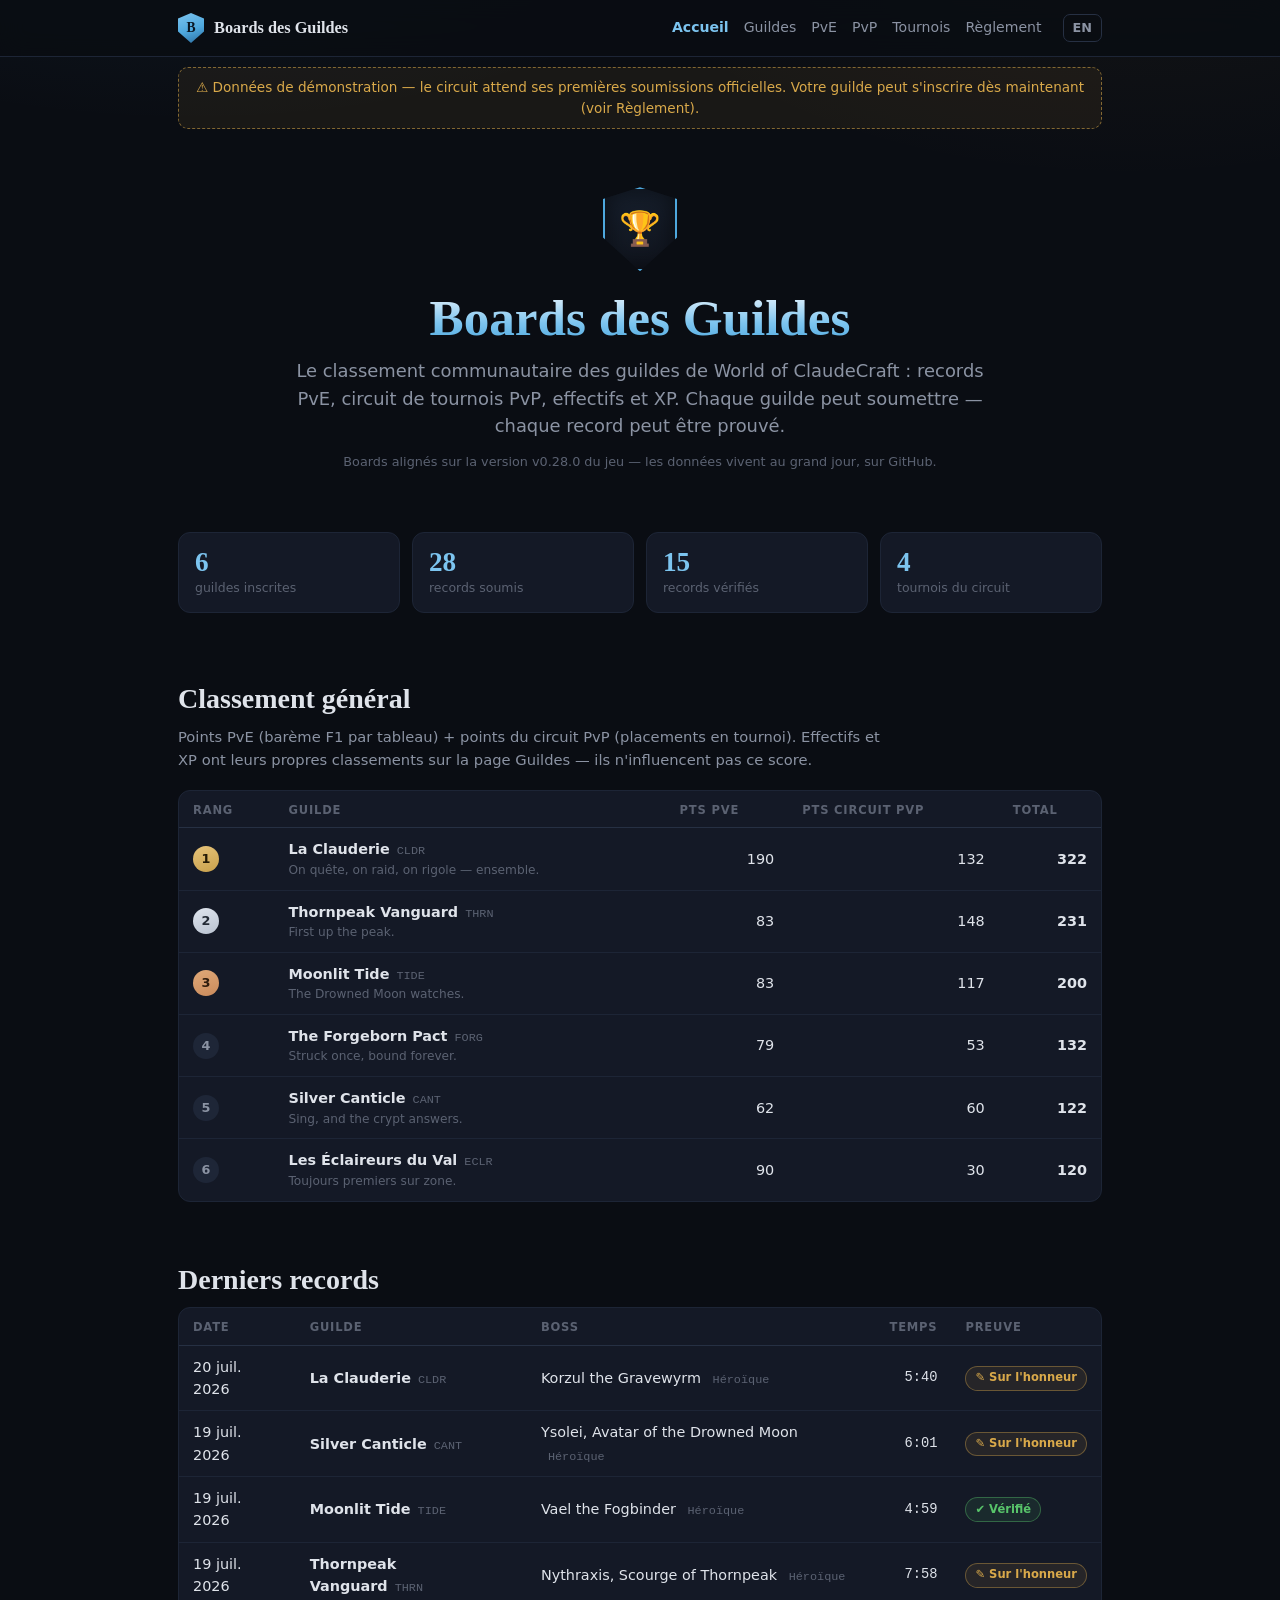
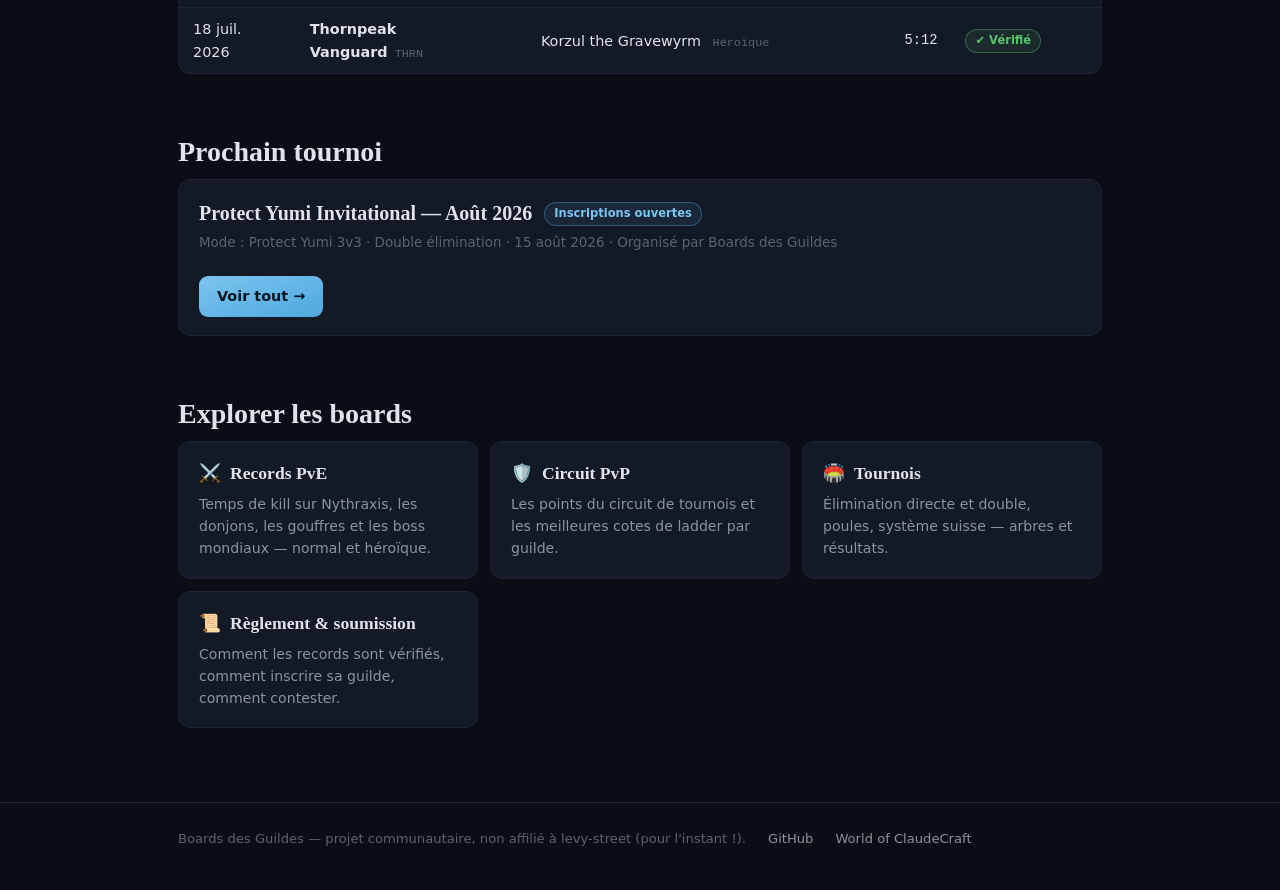
==== index.html @ 8399b147 "Boards des Guildes : leaderboard inter-guildes WoCC (PvE, PvP, tournois) Site statique bilingue FR/E" ====
<!doctype html>
<html lang="fr">
<head>
<meta charset="utf-8">
<meta name="viewport" content="width=device-width, initial-scale=1">
<meta name="color-scheme" content="dark">
<title data-en="WoCC Guild Boards — the inter-guild leaderboard">Boards des Guildes — le classement inter-guildes de WoCC</title>
<meta name="description" content="Le classement communautaire des guildes de World of ClaudeCraft : records PvE, circuit PvP, tournois, effectifs et XP. Soumissions ouvertes à toutes les guildes.">
<meta name="theme-color" content="#4ea8de">
<link rel="icon" href="data:image/svg+xml,<svg xmlns=%27http://www.w3.org/2000/svg%27 viewBox=%270 0 100 100%27><polygon points=%2750,0 100,16 100,60 50,100 0,60 0,16%27 fill=%27%234ea8de%27/><text x=%2750%27 y=%2772%27 font-size=%2752%27 text-anchor=%27middle%27 font-family=%27Georgia%27 font-weight=%27bold%27 fill=%27%230a1622%27>B</text></svg>">
<link rel="stylesheet" href="assets/style.css">
</head>
<body data-page="home">

<header class="topbar">
  <div class="row">
    <a class="brand" href="index.html"><span class="sigil">B</span><b data-en="WoCC Guild Boards">Boards des Guildes</b></a>
    <nav class="topnav" data-boards-nav data-current="home"></nav>
  </div>
</header>

<div class="demo-banner" data-demo-banner></div>

<main>
  <div class="wrap">
    <section class="hero">
      <div class="crest"><span>🏆</span></div>
      <h1 data-en="WoCC Guild Boards">Boards des Guildes</h1>
      <p data-en="The community leaderboard for World of ClaudeCraft guilds: PvE speed records, the PvP tournament circuit, rosters and XP. Every guild can submit — every record can be proven.">Le classement communautaire des guildes de World of ClaudeCraft : records PvE, circuit de tournois PvP, effectifs et XP. Chaque guilde peut soumettre — chaque record peut être prouvé.</p>
      <span class="patchline" data-en="Boards aligned with game version v0.28.0 — data lives in the open, on GitHub.">Boards alignés sur la version v0.28.0 du jeu — les données vivent au grand jour, sur GitHub.</span>
    </section>

    <section>
      <div class="stats" data-home-stats></div>
    </section>

    <section>
      <h2 data-en="Overall standings">Classement <span class="em">général</span></h2>
      <p class="section-sub" data-en="PvE points (per-board scoring, F1 scale) + PvP circuit points (tournament placements). Member count and XP have their own boards on the Guilds page — they don't affect this score.">Points PvE (barème F1 par tableau) + points du circuit PvP (placements en tournoi). Effectifs et XP ont leurs propres classements sur la page Guildes — ils n'influencent pas ce score.</p>
      <div class="table-scroll" data-home-board></div>
    </section>

    <section>
      <h2 data-en="Latest records">Derniers <span class="em">records</span></h2>
      <div class="table-scroll" data-home-latest></div>
    </section>

    <section>
      <h2 data-en="Next tournament">Prochain <span class="em">tournoi</span></h2>
      <div data-home-next></div>
    </section>

    <section>
      <h2 data-en="Explore the boards">Explorer les <span class="em">boards</span></h2>
      <div class="cards">
        <a class="navcard" href="pve.html"><h3>⚔️ <span data-en="PvE records">Records PvE</span></h3><p data-en="Kill times on Nythraxis, dungeons, delves and world bosses — normal and heroic.">Temps de kill sur Nythraxis, les donjons, les gouffres et les boss mondiaux — normal et héroïque.</p></a>
        <a class="navcard" href="pvp.html"><h3>🛡️ <span data-en="PvP circuit">Circuit PvP</span></h3><p data-en="Tournament circuit points and the best in-game ladder ratings per guild.">Les points du circuit de tournois et les meilleures cotes de ladder par guilde.</p></a>
        <a class="navcard" href="tournois.html"><h3>🏟️ <span data-en="Tournaments">Tournois</span></h3><p data-en="Single &amp; double elimination, pools, Swiss system — brackets and results.">Élimination directe et double, poules, système suisse — arbres et résultats.</p></a>
        <a class="navcard" href="reglement.html"><h3>📜 <span data-en="Rules &amp; submitting">Règlement &amp; soumission</span></h3><p data-en="How records get verified, how to register your guild, how to contest a result.">Comment les records sont vérifiés, comment inscrire sa guilde, comment contester.</p></a>
      </div>
    </section>
  </div>
</main>

<footer>
  <div class="wrap">
    <span data-en="WoCC Guild Boards — a community project, not affiliated with levy-street (yet!).">Boards des Guildes — projet communautaire, non affilié à levy-street (pour l'instant !).</span>
    <a href="https://github.com/Reptile-New/guild-leaderbord" rel="noopener">GitHub</a>
    <a href="https://github.com/levy-street/world-of-claudecraft" rel="noopener">World of ClaudeCraft</a>
  </div>
</footer>

<script src="assets/app.js"></script>
</body>
</html>
---- assets/style.css ----
/* Boards des Guildes — feuille de style partagée.
   Thème sombre proche de l'écosystème WoCC (La Clauderie) mais identité propre :
   accent azur (boards « officiels ») + or réservé aux podiums. */

:root {
  --bg: #0a0d13;
  --bg-card: #141926;
  --bg-card-hover: #18202f;
  --line: #263043;
  --line-soft: #1d2536;
  --accent: #4ea8de;
  --accent-bright: #7cc4ef;
  --gold: #c8a04b;
  --gold-bright: #e6c37a;
  --silver: #b9c2d0;
  --bronze: #c98a5b;
  --text: #dfe3ea;
  --dim: #8b93a3;
  --faint: #5b6272;
  --ok: #58c46a;
  --warn: #d9a94a;
  --bad: #e5544a;
  --font: system-ui, -apple-system, "Segoe UI", Roboto, Helvetica, Arial, sans-serif;
  --font-display: "Iowan Old Style", "Palatino Linotype", Palatino, "Book Antiqua", Georgia, serif;
  --font-mono: "SF Mono", ui-monospace, "Cascadia Code", Menlo, Consolas, monospace;
}
* { box-sizing: border-box; }
html { scroll-behavior: smooth; }
@media (prefers-reduced-motion: reduce) { html { scroll-behavior: auto; } }
body {
  margin: 0;
  background: var(--bg);
  background-image:
    radial-gradient(ellipse 900px 460px at 15% -8%, rgba(78,168,222,0.10), transparent 70%),
    radial-gradient(ellipse 760px 400px at 88% -4%, rgba(200,160,75,0.06), transparent 70%);
  color: var(--text);
  font-family: var(--font);
  line-height: 1.55;
  -webkit-font-smoothing: antialiased;
}
a { color: inherit; }
.wrap { max-width: 980px; margin: 0 auto; padding: 0 clamp(16px, 5vw, 28px); }

/* ---- Topbar ---- */
.topbar { position: sticky; top: 0; z-index: 40; background: color-mix(in srgb, var(--bg) 88%, transparent); backdrop-filter: blur(12px); border-bottom: 1px solid var(--line-soft); }
.topbar .row { max-width: 980px; margin: 0 auto; padding: 0 clamp(16px,4vw,28px); display: flex; align-items: center; gap: 14px; min-height: 56px; }
.brand { display: flex; align-items: center; gap: 10px; text-decoration: none; }
.sigil { width: 26px; height: 30px; flex: none; background: linear-gradient(160deg, var(--accent-bright), var(--accent) 55%, #2b6da0); clip-path: polygon(50% 0,100% 18%,100% 62%,50% 100%,0 62%,0 18%); display: grid; place-items: center; color: #0a1622; font-family: var(--font-display); font-weight: 700; font-size: 0.85rem; }
.brand b { font-family: var(--font-display); font-weight: 600; font-size: 1.02rem; white-space: nowrap; }
.topnav { margin-left: auto; display: flex; align-items: center; gap: 4px 15px; flex-wrap: wrap; font-size: 0.88rem; padding: 8px 0; }
.topnav a { color: var(--dim); text-decoration: none; }
.topnav a:hover { color: var(--accent-bright); }
.topnav .cur { color: var(--accent-bright); font-weight: 600; }
.lang-btn { margin-left: 6px; background: none; border: 1px solid var(--line); border-radius: 7px; color: var(--dim); font: inherit; font-size: 0.8rem; font-weight: 600; padding: 3px 9px; cursor: pointer; }
.lang-btn:hover { color: var(--accent-bright); border-color: var(--accent); }
@media (max-width: 720px) { .brand b { display: none; } .topnav { gap: 4px 10px; font-size: 0.82rem; } }

/* ---- Hero ---- */
.hero { text-align: center; padding: clamp(34px, 6vw, 58px) 0 clamp(20px, 3.5vw, 32px); }
.crest { width: 74px; height: 84px; margin: 0 auto 20px; background: linear-gradient(165deg, #17202e, #10141d); border: 2px solid var(--accent); clip-path: polygon(50% 0,100% 14%,100% 60%,50% 100%,0 60%,0 14%); display: grid; place-items: center; box-shadow: 0 0 36px rgba(78,168,222,0.22), inset 0 0 26px rgba(0,0,0,0.6); }
.crest span { font-size: 2.1rem; }
h1 { font-family: var(--font-display); font-weight: 600; font-size: clamp(2rem, 6.5vw, 3.2rem); line-height: 1.05; margin: 0 0 12px; background: linear-gradient(180deg, #eef6fd, var(--accent-bright) 60%, var(--accent)); -webkit-background-clip: text; background-clip: text; -webkit-text-fill-color: transparent; }
.hero p { font-size: clamp(0.98rem, 2.2vw, 1.12rem); color: var(--dim); max-width: 62ch; margin: 0 auto; }
.hero .patchline { display: block; margin-top: 12px; font-size: 0.8rem; color: var(--faint); }
.hero .patchline code { font-family: var(--font-mono); color: var(--dim); }

/* ---- Bannière démo ---- */
.demo-banner { margin: 10px auto 0; max-width: 980px; padding: 0 clamp(16px,5vw,28px); }
.demo-banner > div { border: 1px dashed color-mix(in srgb, var(--warn) 55%, transparent); background: color-mix(in srgb, var(--warn) 7%, transparent); color: var(--warn); border-radius: 10px; padding: 9px 14px; font-size: 0.85rem; text-align: center; }

/* ---- Sections & cartes ---- */
section { padding: clamp(18px, 3vw, 28px) 0; }
h2 { font-family: var(--font-display); font-weight: 600; font-size: clamp(1.35rem, 3.4vw, 1.75rem); margin: 0 0 6px; }
h2 .em { color: var(--accent-bright); }
.section-sub { color: var(--dim); font-size: 0.92rem; margin: 0 0 18px; max-width: 75ch; }
.card { background: var(--bg-card); border: 1px solid var(--line-soft); border-radius: 12px; padding: 18px 20px; }
.cards { display: grid; grid-template-columns: repeat(auto-fit, minmax(230px, 1fr)); gap: 12px; }
.navcard { display: block; text-decoration: none; background: var(--bg-card); border: 1px solid var(--line-soft); border-radius: 12px; padding: 18px 20px; transition: border-color .15s, transform .15s, background .15s; }
.navcard:hover { border-color: var(--accent); transform: translateY(-2px); background: var(--bg-card-hover); }
.navcard h3 { font-family: var(--font-display); font-weight: 600; font-size: 1.1rem; margin: 0 0 7px; display: flex; align-items: center; gap: 9px; }
.navcard p { color: var(--dim); font-size: 0.88rem; margin: 0; }

/* ---- Tableaux de classement ---- */
.table-scroll { overflow-x: auto; border: 1px solid var(--line-soft); border-radius: 12px; background: var(--bg-card); }
table.board { width: 100%; border-collapse: collapse; font-size: 0.9rem; min-width: 560px; }
table.board.compact { min-width: 340px; }
table.board th { text-align: left; font-size: 0.72rem; text-transform: uppercase; letter-spacing: 0.07em; color: var(--faint); font-weight: 600; padding: 11px 14px 8px; border-bottom: 1px solid var(--line); white-space: nowrap; }
table.board td { padding: 10px 14px; border-bottom: 1px solid var(--line-soft); vertical-align: middle; }
table.board tbody tr:last-child td { border-bottom: none; }
table.board tbody tr:hover { background: var(--bg-card-hover); }
td.num, th.num { text-align: right; font-variant-numeric: tabular-nums; }
td.mono { font-family: var(--font-mono); font-size: 0.86rem; }
.rank { display: inline-grid; place-items: center; width: 26px; height: 26px; border-radius: 50%; font-weight: 700; font-size: 0.8rem; color: var(--dim); background: color-mix(in srgb, var(--line) 60%, transparent); }
.rank.r1 { background: linear-gradient(160deg, var(--gold-bright), var(--gold)); color: #241a06; }
.rank.r2 { background: linear-gradient(160deg, #dfe5ee, var(--silver)); color: #232a35; }
.rank.r3 { background: linear-gradient(160deg, #e0a978, var(--bronze)); color: #2f1c0d; }
.gname { font-weight: 600; }
.gtag { font-family: var(--font-mono); font-size: 0.74rem; color: var(--faint); margin-left: 7px; }
.gsub { display: block; font-size: 0.76rem; color: var(--faint); }

/* ---- Badges ---- */
.badge { display: inline-flex; align-items: center; gap: 5px; font-size: 0.72rem; font-weight: 600; padding: 2.5px 9px; border-radius: 999px; white-space: nowrap; }
.badge.verified { color: var(--ok); background: color-mix(in srgb, var(--ok) 10%, transparent); border: 1px solid color-mix(in srgb, var(--ok) 40%, transparent); }
.badge.declared { color: var(--warn); background: color-mix(in srgb, var(--warn) 9%, transparent); border: 1px solid color-mix(in srgb, var(--warn) 38%, transparent); }
.badge.record { color: var(--gold-bright); background: color-mix(in srgb, var(--gold) 10%, transparent); border: 1px solid color-mix(in srgb, var(--gold) 42%, transparent); }
.badge.open { color: var(--accent-bright); background: color-mix(in srgb, var(--accent) 10%, transparent); border: 1px solid color-mix(in srgb, var(--accent) 40%, transparent); }
.badge.tier { color: var(--dim); background: color-mix(in srgb, var(--line) 55%, transparent); border: 1px solid var(--line); }
a.video-link { color: var(--accent-bright); text-decoration: none; font-size: 0.82rem; }
a.video-link:hover { text-decoration: underline; }

/* ---- Filtres / onglets ---- */
.chips { display: flex; flex-wrap: wrap; gap: 8px; margin: 0 0 16px; }
.chip { background: var(--bg-card); border: 1px solid var(--line); border-radius: 999px; color: var(--dim); font: inherit; font-size: 0.84rem; font-weight: 600; padding: 6px 15px; cursor: pointer; }
.chip:hover { color: var(--accent-bright); border-color: var(--accent); }
.chip.on { color: #0a1622; background: linear-gradient(160deg, var(--accent-bright), var(--accent)); border-color: var(--accent); }

/* ---- Board PvE : groupes par rencontre ---- */
.encounter-head { display: flex; flex-wrap: wrap; align-items: baseline; gap: 6px 12px; margin: 26px 0 4px; }
.encounter-head h3 { font-family: var(--font-display); font-weight: 600; font-size: 1.2rem; margin: 0; }
.encounter-head .inst { color: var(--faint); font-size: 0.85rem; }
.encounter-head .meta { margin-left: auto; color: var(--faint); font-size: 0.8rem; }

/* ---- Tournois ---- */
.tourney { border: 1px solid var(--line-soft); border-radius: 14px; background: var(--bg-card); padding: 18px 20px; margin-bottom: 18px; }
.tourney-head { display: flex; flex-wrap: wrap; align-items: center; gap: 8px 12px; margin-bottom: 4px; }
.tourney-head h3 { font-family: var(--font-display); font-size: 1.25rem; font-weight: 600; margin: 0; }
.tourney-meta { color: var(--faint); font-size: 0.84rem; margin: 0 0 14px; }
.bracket { display: flex; gap: 18px; overflow-x: auto; padding: 6px 2px 12px; }
.bracket .round { flex: none; min-width: 210px; display: flex; flex-direction: column; }
.bracket .round-title { font-size: 0.74rem; text-transform: uppercase; letter-spacing: 0.07em; color: var(--faint); font-weight: 600; margin-bottom: 10px; text-align: center; }
.bracket .round .matches { display: flex; flex-direction: column; justify-content: space-around; gap: 12px; flex: 1; }
.match { background: #10151f; border: 1px solid var(--line-soft); border-radius: 10px; overflow: hidden; font-size: 0.86rem; }
.match .side { display: flex; align-items: center; gap: 8px; padding: 7px 11px; }
.match .side + .side { border-top: 1px solid var(--line-soft); }
.match .side.winner { background: color-mix(in srgb, var(--accent) 8%, transparent); }
.match .side.winner .mname { color: var(--accent-bright); font-weight: 700; }
.match .mname { flex: 1; min-width: 0; overflow: hidden; text-overflow: ellipsis; white-space: nowrap; }
.match .mtag { font-family: var(--font-mono); font-size: 0.68rem; color: var(--faint); }
.match .mscore { font-family: var(--font-mono); font-weight: 700; color: var(--dim); }
.match .side.winner .mscore { color: var(--accent-bright); }
.subhead { font-size: 0.74rem; text-transform: uppercase; letter-spacing: 0.07em; color: var(--faint); font-weight: 600; margin: 16px 0 8px; }
.pools { display: grid; grid-template-columns: repeat(auto-fit, minmax(260px, 1fr)); gap: 14px; }
.podium { display: flex; flex-wrap: wrap; gap: 8px; margin-top: 14px; }
.podium .step { display: inline-flex; align-items: center; gap: 7px; border-radius: 999px; padding: 5px 13px; font-size: 0.84rem; font-weight: 600; border: 1px solid var(--line); color: var(--dim); }
.podium .step.p1 { color: var(--gold-bright); border-color: color-mix(in srgb, var(--gold) 45%, transparent); background: color-mix(in srgb, var(--gold) 8%, transparent); }
.podium .step.p2 { color: var(--silver); border-color: color-mix(in srgb, var(--silver) 40%, transparent); background: color-mix(in srgb, var(--silver) 7%, transparent); }
.podium .step.p3 { color: var(--bronze); border-color: color-mix(in srgb, var(--bronze) 45%, transparent); background: color-mix(in srgb, var(--bronze) 8%, transparent); }
.register-cta { display: inline-flex; align-items: center; gap: 8px; margin-top: 8px; text-decoration: none; background: linear-gradient(160deg, var(--accent-bright), var(--accent)); color: #0a1622; font-weight: 700; font-size: 0.9rem; padding: 9px 18px; border-radius: 9px; }
.register-cta:hover { filter: brightness(1.08); }

/* ---- Règlement ---- */
.rules h3 { font-family: var(--font-display); font-weight: 600; font-size: 1.15rem; margin: 22px 0 8px; }
.rules p, .rules li { color: var(--dim); font-size: 0.93rem; }
.rules li { margin-bottom: 6px; }
.rules strong { color: var(--text); }
.rules code { font-family: var(--font-mono); font-size: 0.84em; background: #10151f; border: 1px solid var(--line-soft); border-radius: 5px; padding: 1px 6px; }
.callout { border-left: 3px solid var(--accent); background: color-mix(in srgb, var(--accent) 6%, transparent); border-radius: 0 10px 10px 0; padding: 12px 16px; margin: 14px 0; font-size: 0.92rem; color: var(--dim); }
.callout b { color: var(--text); }

/* ---- Stat tiles (accueil) ---- */
.stats { display: grid; grid-template-columns: repeat(auto-fit, minmax(150px, 1fr)); gap: 12px; margin-bottom: 8px; }
.stat { background: var(--bg-card); border: 1px solid var(--line-soft); border-radius: 12px; padding: 14px 16px; }
.stat .v { font-family: var(--font-display); font-size: 1.7rem; font-weight: 600; color: var(--accent-bright); line-height: 1.15; font-variant-numeric: tabular-nums; }
.stat .l { font-size: 0.78rem; color: var(--faint); }

/* ---- Footer ---- */
footer { border-top: 1px solid var(--line-soft); margin-top: clamp(28px, 5vw, 46px); padding: 26px 0 40px; color: var(--faint); font-size: 0.82rem; }
footer .wrap { display: flex; flex-wrap: wrap; gap: 8px 22px; }
footer a { color: var(--dim); text-decoration: none; }
footer a:hover { color: var(--accent-bright); }
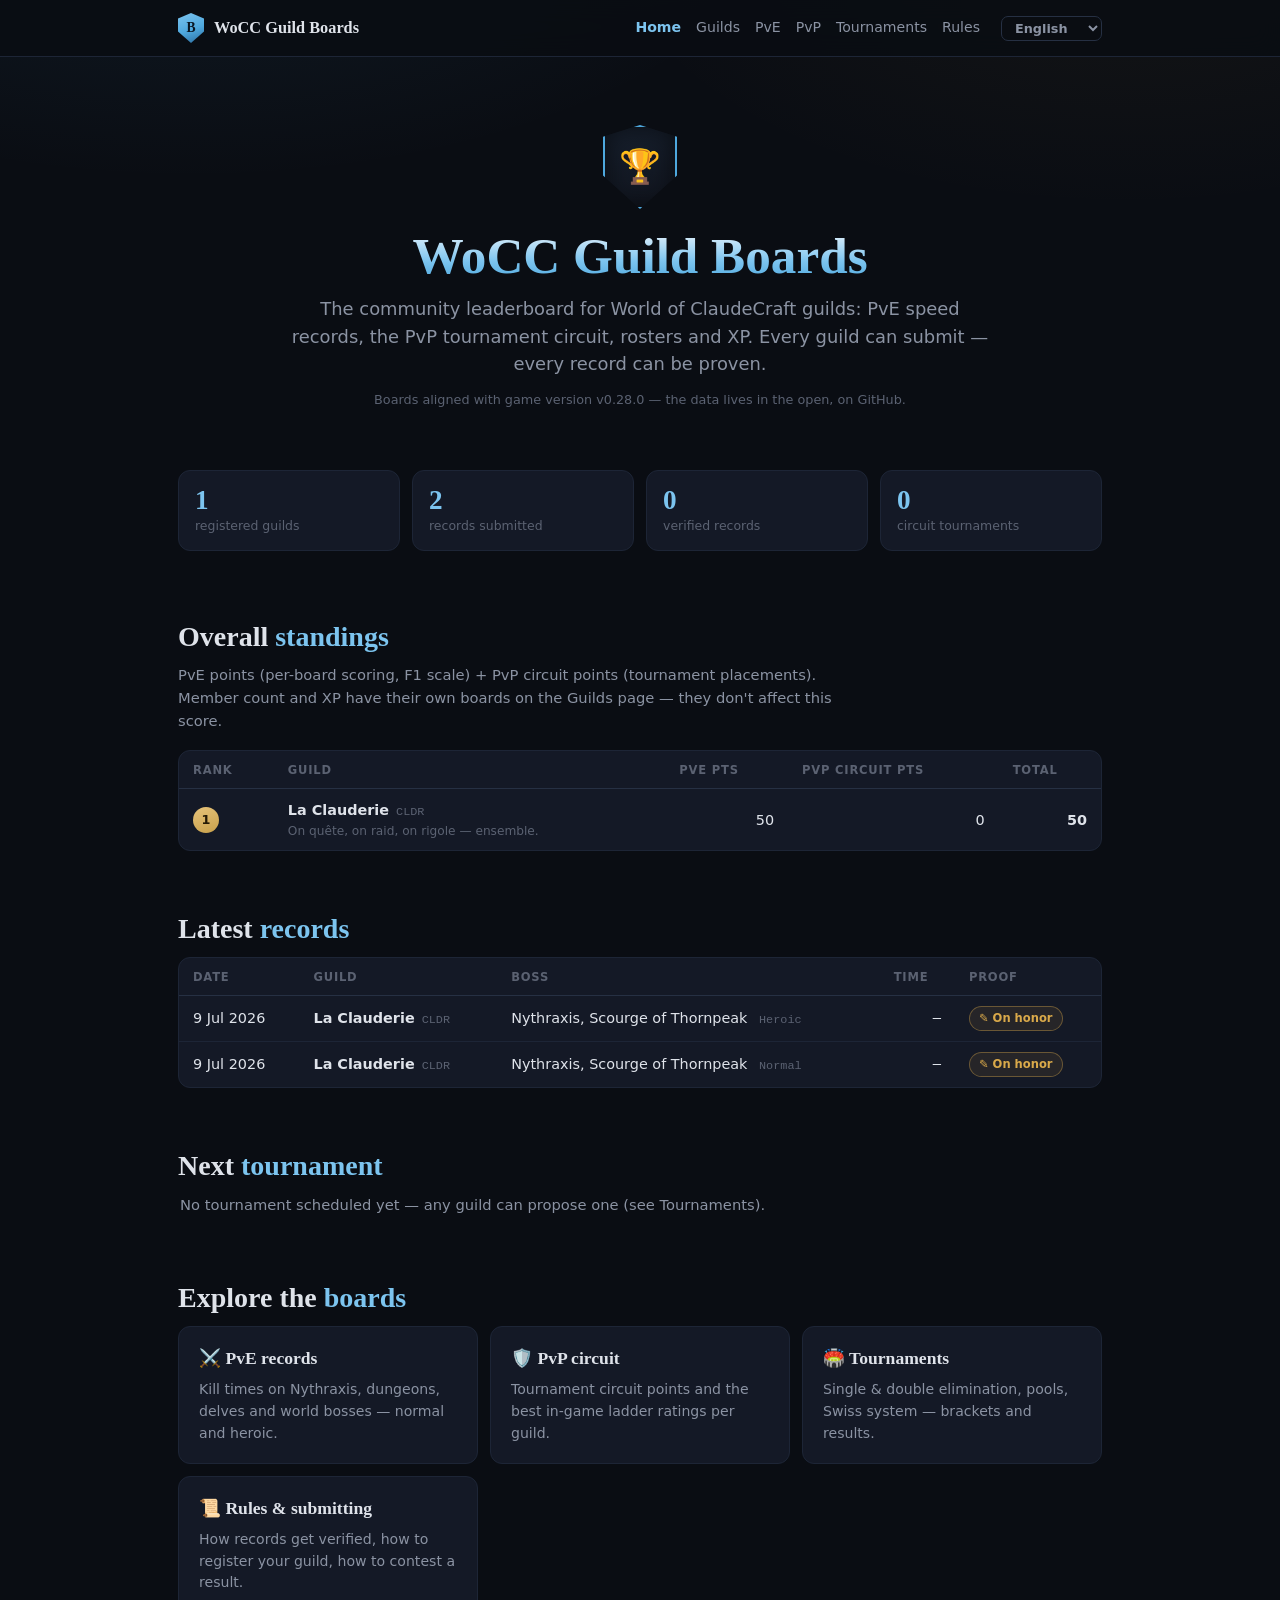
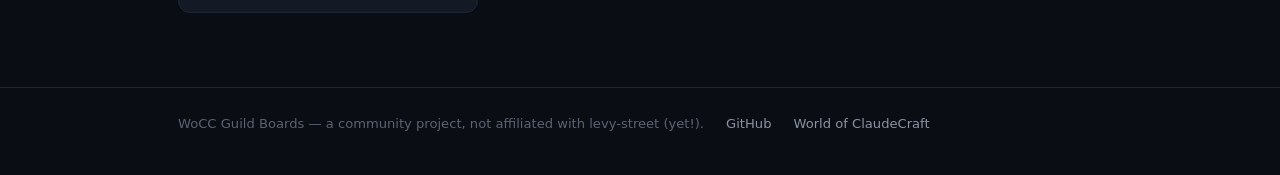
==== commit ad391b78: "i18n 4 langues (EN par défaut) + passage aux données réelles - Anglais langue de base (neutre pour l" ====
--- a/index.html
+++ b/index.html
@@ -1,11 +1,11 @@
 <!doctype html>
-<html lang="fr">
+<html lang="en">
 <head>
 <meta charset="utf-8">
 <meta name="viewport" content="width=device-width, initial-scale=1">
 <meta name="color-scheme" content="dark">
-<title data-en="WoCC Guild Boards — the inter-guild leaderboard">Boards des Guildes — le classement inter-guildes de WoCC</title>
-<meta name="description" content="Le classement communautaire des guildes de World of ClaudeCraft : records PvE, circuit PvP, tournois, effectifs et XP. Soumissions ouvertes à toutes les guildes.">
+<title data-i18n="home.title">WoCC Guild Boards — the inter-guild leaderboard</title>
+<meta name="description" content="The community leaderboard for World of ClaudeCraft guilds: PvE records, PvP tournament circuit, rosters and XP. Submissions open to every guild.">
 <meta name="theme-color" content="#4ea8de">
 <link rel="icon" href="data:image/svg+xml,<svg xmlns=%27http://www.w3.org/2000/svg%27 viewBox=%270 0 100 100%27><polygon points=%2750,0 100,16 100,60 50,100 0,60 0,16%27 fill=%27%234ea8de%27/><text x=%2750%27 y=%2772%27 font-size=%2752%27 text-anchor=%27middle%27 font-family=%27Georgia%27 font-weight=%27bold%27 fill=%27%230a1622%27>B</text></svg>">
 <link rel="stylesheet" href="assets/style.css">
@@ -14,7 +14,7 @@
 
 <header class="topbar">
   <div class="row">
-    <a class="brand" href="index.html"><span class="sigil">B</span><b data-en="WoCC Guild Boards">Boards des Guildes</b></a>
+    <a class="brand" href="index.html"><span class="sigil">B</span><b>WoCC Guild Boards</b></a>
     <nav class="topnav" data-boards-nav data-current="home"></nav>
   </div>
 </header>
@@ -25,9 +25,9 @@
   <div class="wrap">
     <section class="hero">
       <div class="crest"><span>🏆</span></div>
-      <h1 data-en="WoCC Guild Boards">Boards des Guildes</h1>
-      <p data-en="The community leaderboard for World of ClaudeCraft guilds: PvE speed records, the PvP tournament circuit, rosters and XP. Every guild can submit — every record can be proven.">Le classement communautaire des guildes de World of ClaudeCraft : records PvE, circuit de tournois PvP, effectifs et XP. Chaque guilde peut soumettre — chaque record peut être prouvé.</p>
-      <span class="patchline" data-en="Boards aligned with game version v0.28.0 — data lives in the open, on GitHub.">Boards alignés sur la version v0.28.0 du jeu — les données vivent au grand jour, sur GitHub.</span>
+      <h1>WoCC Guild Boards</h1>
+      <p data-i18n="home.tagline">The community leaderboard for World of ClaudeCraft guilds: PvE speed records, the PvP tournament circuit, rosters and XP. Every guild can submit — every record can be proven.</p>
+      <span class="patchline" data-i18n="home.patchline">Boards aligned with game version v0.28.0 — the data lives in the open, on GitHub.</span>
     </section>
 
     <section>
@@ -35,28 +35,28 @@
     </section>
 
     <section>
-      <h2 data-en="Overall standings">Classement <span class="em">général</span></h2>
-      <p class="section-sub" data-en="PvE points (per-board scoring, F1 scale) + PvP circuit points (tournament placements). Member count and XP have their own boards on the Guilds page — they don't affect this score.">Points PvE (barème F1 par tableau) + points du circuit PvP (placements en tournoi). Effectifs et XP ont leurs propres classements sur la page Guildes — ils n'influencent pas ce score.</p>
+      <h2 data-i18n="home.overallH">Overall <span class="em">standings</span></h2>
+      <p class="section-sub" data-i18n="home.overallSub">PvE points (per-board scoring, F1 scale) + PvP circuit points (tournament placements). Member count and XP have their own boards on the Guilds page — they don't affect this score.</p>
       <div class="table-scroll" data-home-board></div>
     </section>
 
     <section>
-      <h2 data-en="Latest records">Derniers <span class="em">records</span></h2>
-      <div class="table-scroll" data-home-latest></div>
+      <h2 data-i18n="home.latestH">Latest <span class="em">records</span></h2>
+      <div data-home-latest></div>
     </section>
 
     <section>
-      <h2 data-en="Next tournament">Prochain <span class="em">tournoi</span></h2>
+      <h2 data-i18n="home.nextH">Next <span class="em">tournament</span></h2>
       <div data-home-next></div>
     </section>
 
     <section>
-      <h2 data-en="Explore the boards">Explorer les <span class="em">boards</span></h2>
+      <h2 data-i18n="home.exploreH">Explore the <span class="em">boards</span></h2>
       <div class="cards">
-        <a class="navcard" href="pve.html"><h3>⚔️ <span data-en="PvE records">Records PvE</span></h3><p data-en="Kill times on Nythraxis, dungeons, delves and world bosses — normal and heroic.">Temps de kill sur Nythraxis, les donjons, les gouffres et les boss mondiaux — normal et héroïque.</p></a>
-        <a class="navcard" href="pvp.html"><h3>🛡️ <span data-en="PvP circuit">Circuit PvP</span></h3><p data-en="Tournament circuit points and the best in-game ladder ratings per guild.">Les points du circuit de tournois et les meilleures cotes de ladder par guilde.</p></a>
-        <a class="navcard" href="tournois.html"><h3>🏟️ <span data-en="Tournaments">Tournois</span></h3><p data-en="Single &amp; double elimination, pools, Swiss system — brackets and results.">Élimination directe et double, poules, système suisse — arbres et résultats.</p></a>
-        <a class="navcard" href="reglement.html"><h3>📜 <span data-en="Rules &amp; submitting">Règlement &amp; soumission</span></h3><p data-en="How records get verified, how to register your guild, how to contest a result.">Comment les records sont vérifiés, comment inscrire sa guilde, comment contester.</p></a>
+        <a class="navcard" href="pve.html"><h3 data-i18n="home.cardPveH">⚔️ PvE records</h3><p data-i18n="home.cardPveP">Kill times on Nythraxis, dungeons, delves and world bosses — normal and heroic.</p></a>
+        <a class="navcard" href="pvp.html"><h3 data-i18n="home.cardPvpH">🛡️ PvP circuit</h3><p data-i18n="home.cardPvpP">Tournament circuit points and the best in-game ladder ratings per guild.</p></a>
+        <a class="navcard" href="tournois.html"><h3 data-i18n="home.cardTourH">🏟️ Tournaments</h3><p data-i18n="home.cardTourP">Single &amp; double elimination, pools, Swiss system — brackets and results.</p></a>
+        <a class="navcard" href="reglement.html"><h3 data-i18n="home.cardRulesH">📜 Rules &amp; submitting</h3><p data-i18n="home.cardRulesP">How records get verified, how to register your guild, how to contest a result.</p></a>
       </div>
     </section>
   </div>
@@ -64,12 +64,13 @@
 
 <footer>
   <div class="wrap">
-    <span data-en="WoCC Guild Boards — a community project, not affiliated with levy-street (yet!).">Boards des Guildes — projet communautaire, non affilié à levy-street (pour l'instant !).</span>
+    <span data-i18n="footer.tagline">WoCC Guild Boards — a community project, not affiliated with levy-street (yet!).</span>
     <a href="https://github.com/Reptile-New/guild-leaderbord" rel="noopener">GitHub</a>
     <a href="https://github.com/levy-street/world-of-claudecraft" rel="noopener">World of ClaudeCraft</a>
   </div>
 </footer>
 
+<script src="assets/i18n.js"></script>
 <script src="assets/app.js"></script>
 </body>
 </html>
--- a/assets/style.css
+++ b/assets/style.css
@@ -53,6 +53,8 @@
 .topnav .cur { color: var(--accent-bright); font-weight: 600; }
 .lang-btn { margin-left: 6px; background: none; border: 1px solid var(--line); border-radius: 7px; color: var(--dim); font: inherit; font-size: 0.8rem; font-weight: 600; padding: 3px 9px; cursor: pointer; }
 .lang-btn:hover { color: var(--accent-bright); border-color: var(--accent); }
+select.lang-btn { background: transparent; }
+select.lang-btn option { background: var(--bg-card); color: var(--text); }
 @media (max-width: 720px) { .brand b { display: none; } .topnav { gap: 4px 10px; font-size: 0.82rem; } }
 
 /* ---- Hero ---- */
